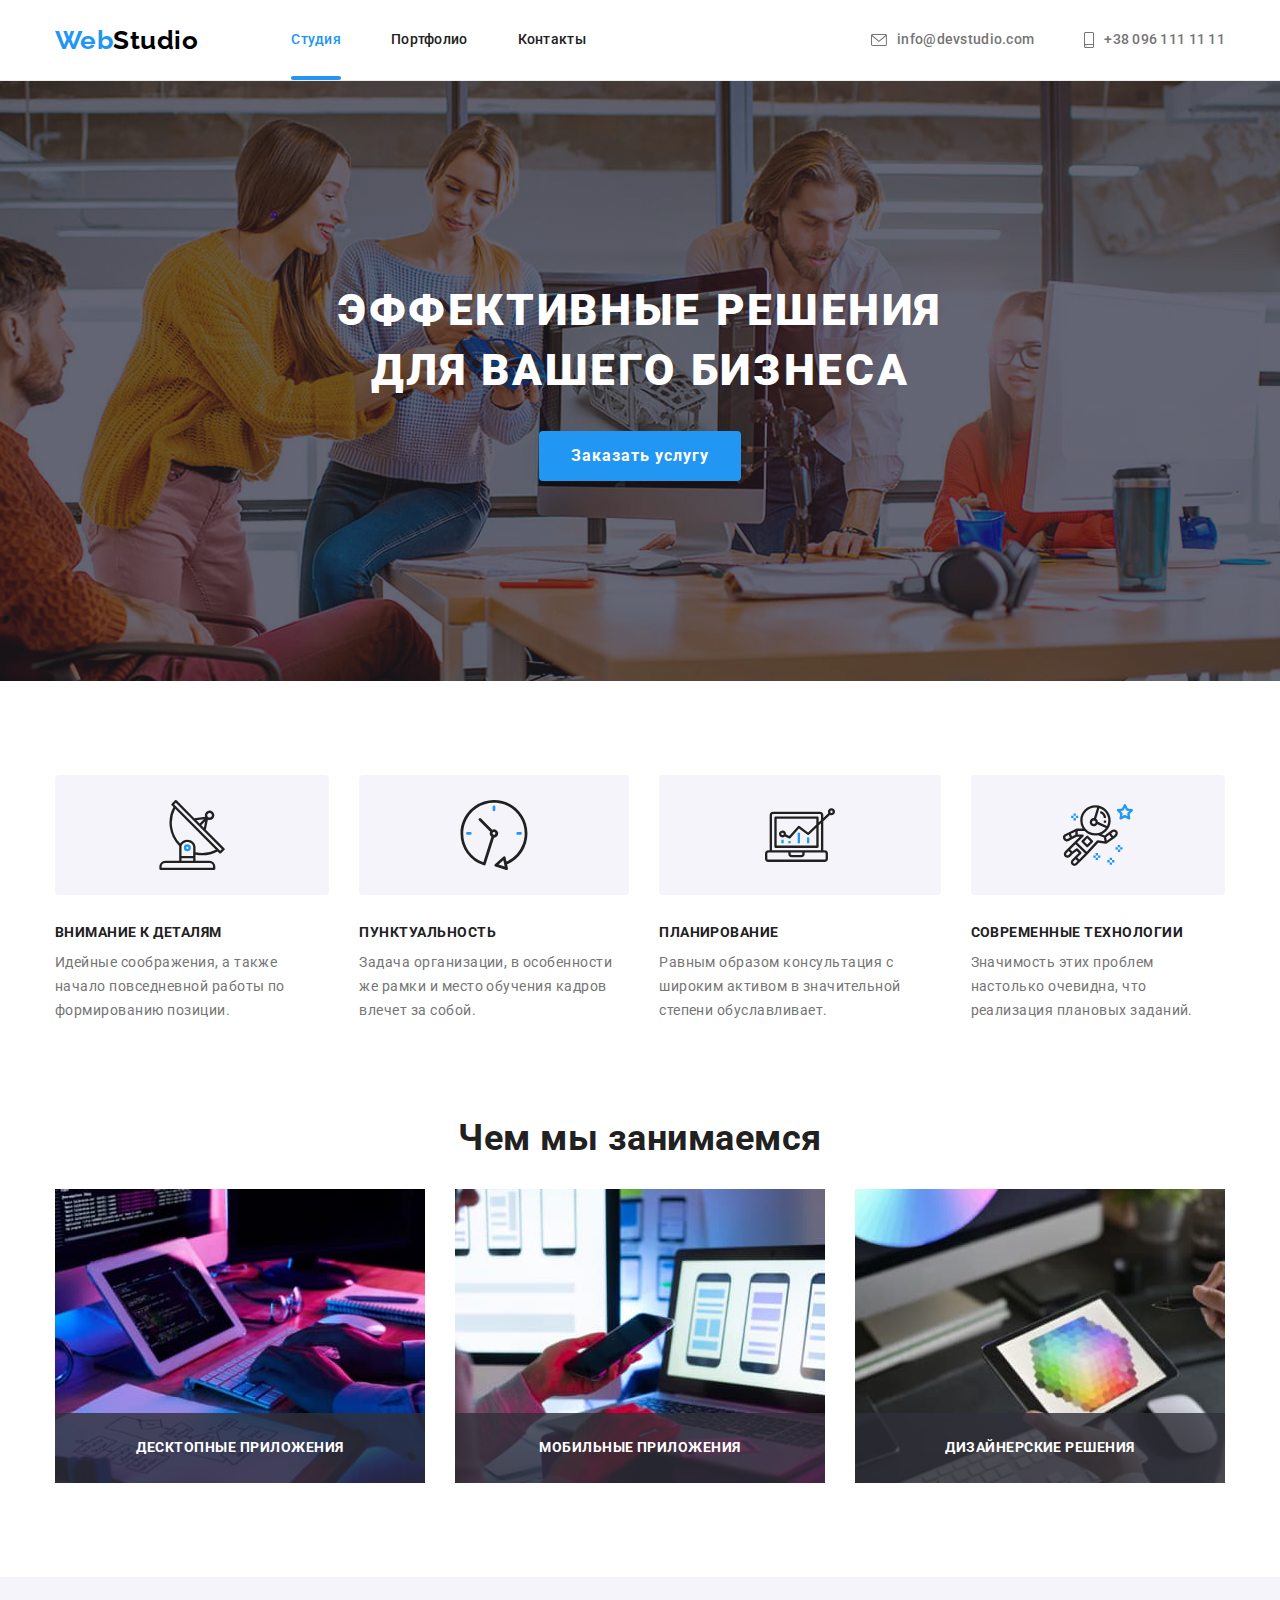
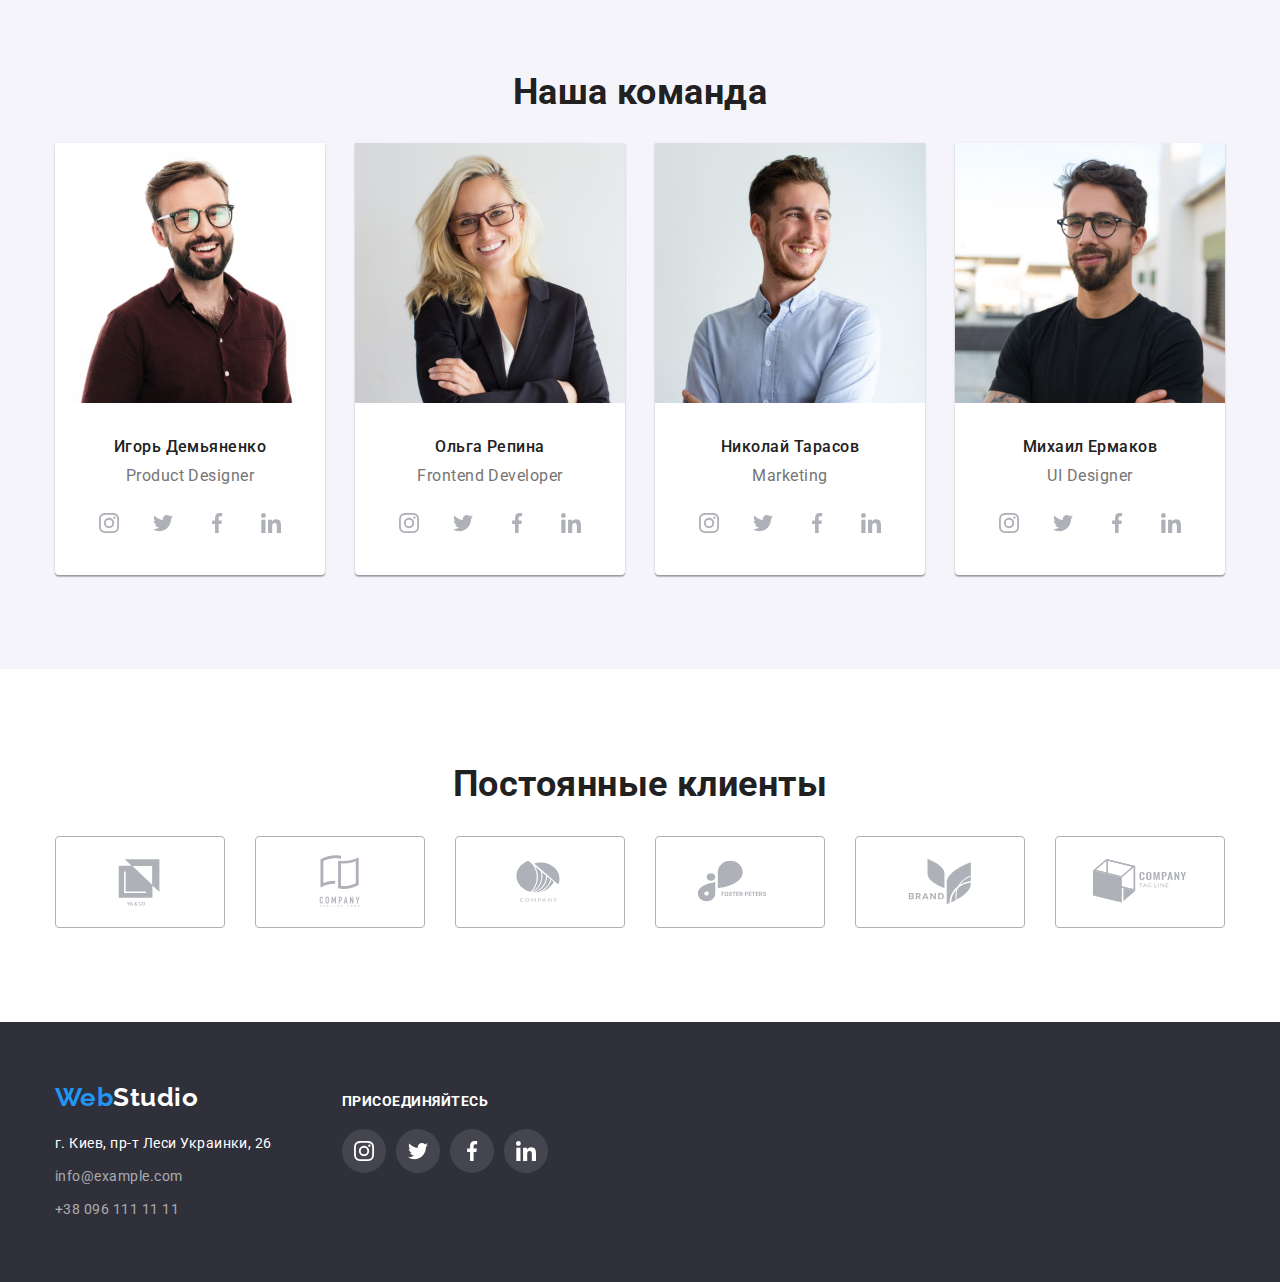
==== index.html @ 4681e0a6 "Initial commit" ====
<!DOCTYPE html>
<html lang="ru">

<head>
    <meta charset="UTF-8">
    <meta http-equiv="X-UA-Compatible" content="IE=edge">
    <meta name="viewport" content="width=device-width, initial-scale=1.0">
    <title>WebStudio</title>
    <link rel="preconnect" href="https://fonts.googleapis.com">
    <link rel="preconnect" href="https://fonts.gstatic.com" crossorigin>
    <link
        href="https://fonts.googleapis.com/css2?family=Raleway:wght@700&family=Roboto:wght@400;500;700;900&display=swap"
        rel="stylesheet">
    <link rel="stylesheet"
        href="https://cdnjs.cloudflare.com/ajax/libs/modern-normalize/1.1.0/modern-normalize.min.css">
    <link rel="stylesheet" href="./css/styles.css">
</head>

<body class="page">
    <!--Шапка-->
    <header class="page-header">
        <div class="container nav">
            <nav class="main-nav">
                <a lang="en" href="./index.html" class="logo"><span class="logo-type">Web</span>Studio</a>
                <ul class="site-nav list">
                    <li class="item"><a href="./index.html" class="site-nav-link current">Студия</a></li>
                    <li class="item"><a href="./portfolio.html" class="site-nav-link">Портфолио</a></li>
                    <li class="item"><a href="" class="site-nav-link">Контакты</a></li>
                </ul>
            </nav>
            <ul class="contacts-nav list">
                <li class="item">
                    <a lang="en" href="mailto:info@devstudio.com" class="contact">
                        <svg class="contact-icon">
                            <use href="./images/sprite.svg#icon-letter"></use>
                        </svg>info@devstudio.com
                    </a>
                </li>
                <li class="item">
                    <a href="tel:+380961111111" class="contact">
                        <svg class="contact-icon tel">
                            <use href="./images/sprite.svg#icon-smartphone"></use>
                        </svg>+38 096 111 11 11
                    </a>
                </li>
            </ul>
        </div>
    </header>
    <!-- Главный контент -->
    <main>
        <!--Герой-->
        <section class="hero">
            <h1 class="hero-title">Эффективные решения <br>для вашего бизнеса</h1>
            <button type="button" class="button-hero" data-modal-open>Заказать услугу</button>
        </section>
        <!--Особенности-->
        <section class="section features">
            <div class="container features">
                <h2 class="section-title" hidden>Особенности</h2>
                <ul class="features-list list">
                    <li class="item">
                        <div class="features-icon-bg">
                            <svg class="icon attention">
                                <use href="./images/sprite.svg#icon-antenna"></use>
                            </svg>
                        </div>
                        <h3 class="title">Внимание к деталям</h3>
                        <p class="features-text">Идейные соображения, а также начало повседневной работы по формированию
                            позиции.</p>
                    </li>
                    <li class="item">
                        <div class="features-icon-bg">
                            <svg class="icon punctuality">
                                <use href="./images/sprite.svg#icon-clock"></use>
                            </svg>
                        </div>
                        <h3 class="title">Пунктуальность</h3>
                        <p class="features-text">Задача организации, в особенности же рамки и место обучения кадров
                            влечет за собой.</p>
                    </li>
                    <li class="item">
                        <div class="features-icon-bg">
                            <svg class="icon plan">
                                <use href="./images/sprite.svg#icon-diagram"></use>
                            </svg>
                        </div>
                        <h3 class="title">Планирование</h3>
                        <p class="features-text">Равным образом консультация с широким активом в значительной степени
                            обуславливает.</p>
                    </li>
                    <li class="item">
                        <div class="features-icon-bg">
                            <svg class="icon technology">
                                <use href="./images/sprite.svg#icon-astronaut"></use>
                            </svg>
                        </div>
                        <h3 class="title">Современные технологии</h3>
                        <p class="features-text">Значимость этих проблем настолько очевидна, что реализация плановых
                            заданий.</p>
                    </li>
                </ul>
            </div>
        </section>
        <!--Чем занимаются-->
        <section class="section abilities">
            <div class="container abilities">
                <h2 class="section-title">Чем мы занимаемся</h2>
                <ul class="abilities-list list">
                    <li class="item">
                        <div class="item-overlay">
                            <img src="./images/whatwedo/layout.jpg" alt="Верстка" width="370">
                            <h3 class="item-title">Десктопные приложения</h3>
                        </div>
                    </li>
                    <li class="item">
                        <div class="item-overlay">
                            <img src="./images/whatwedo/styling.jpg" alt="Дизайн" width="370">
                            <h3 class="item-title">Мобильные приложения</h3>
                        </div>
                    </li>
                    <li class="item">
                        <div class="item-overlay">
                            <img src="./images/whatwedo/decor.jpg" alt="Оформление" width="370">
                            <h3 class="item-title">Дизайнерские решения</h3>
                        </div>
                    </li>
                </ul>
            </div>
        </section>
        <!--Команда-->
        <section class="section team">
            <div class="container">
                <h2 class="section-title">Наша команда</h2>
                <ul class="team-list list">
                    <li class="item">
                        <img src="./images/team/igor.jpg" alt="Фото Игорь Демьяненко" width="270" class="photo">
                        <div class="item-name">
                            <h3 class="title">Игорь Демьяненко</h3>
                            <p lang="en" class="profession">Product Designer</p>
                            <ul class="social-links list">
                                <li class="link-item"><a class="link" href="https://www.instagram.com/" target="_blank" rel="noopener noreferrer">
                                        <svg class="link-icon">
                                            <use href="./images/sprite.svg#icon-instagram"></use>
                                        </svg>
                                    </a>
                                </li>
                                <li class="link-item"><a class="link" href="https://twitter.com/" target="_blank" rel="noopener noreferrer">
                                        <svg class="link-icon">
                                            <use href="./images/sprite.svg#icon-twitter"></use>
                                        </svg>
                                    </a>
                                </li>
                                <li class="link-item"><a class="link" href="https://facebook.com/" target="_blank" rel="noopener noreferrer">
                                        <svg class="link-icon">
                                            <use href="./images/sprite.svg#icon-facebook"></use>
                                        </svg>
                                    </a>
                                </li>
                                <li class="link-item"><a class="link likedin" href="https://www.linkedin.com/" target="_blank"
                                        rel="noopener noreferrer">
                                        <svg class="link-icon">
                                            <use href="./images/sprite.svg#icon-linkedin"></use>
                                        </svg>
                                    </a>
                                </li>
                            </ul>
                        </div>
                    </li>
                    <li class="item">
                        <img src="./images/team/olga.jpg" alt="Фото Ольга Репина" width="270" class="photo">
                        <div class="item-name">
                            <h3 class="title">Ольга Репина</h3>
                            <p lang="en" class="profession">Frontend Developer</p>
                            <ul class="social-links list">
                                <li class="link-item"><a class="link" href="https://www.instagram.com/" target="_blank" rel="noopener noreferrer">
                                        <svg class="link-icon">
                                            <use href="./images/sprite.svg#icon-instagram"></use>
                                        </svg>
                                    </a>
                                </li>
                                <li class="link-item"><a class="link" href="https://twitter.com/" target="_blank" rel="noopener noreferrer">
                                        <svg class="link-icon">
                                            <use href="./images/sprite.svg#icon-twitter"></use>
                                        </svg>
                                    </a>
                                </li>
                                <li class="link-item"><a class="link" href="https://facebook.com/" target="_blank" rel="noopener noreferrer">
                                        <svg class="link-icon">
                                            <use href="./images/sprite.svg#icon-facebook"></use>
                                        </svg>
                                    </a>
                                </li>
                                <li class="link-item"><a class="link likedin" href="https://www.linkedin.com/" target="_blank"
                                        rel="noopener noreferrer">
                                        <svg class="link-icon">
                                            <use href="./images/sprite.svg#icon-linkedin"></use>
                                        </svg>
                                    </a>
                                </li>
                            </ul>
                        </div>
                    </li>
                    <li class="item">
                        <img src="./images/team/nikolay.jpg" alt="Фото Николай Тарасов" width="270" class="photo">
                        <div class="item-name">
                            <h3 class="title">Николай Тарасов</h3>
                            <p lang="en" class="profession">Marketing</p>
                            <ul class="social-links list">
                                <li class="link-item"><a class="link" href="https://www.instagram.com/" target="_blank" rel="noopener noreferrer">
                                        <svg class="link-icon">
                                            <use href="./images/sprite.svg#icon-instagram"></use>
                                        </svg>
                                    </a>
                                </li>
                                <li class="link-item"><a class="link" href="https://twitter.com/" target="_blank" rel="noopener noreferrer">
                                        <svg class="link-icon">
                                            <use href="./images/sprite.svg#icon-twitter"></use>
                                        </svg>
                                    </a>
                                </li>
                                <li class="link-item"><a class="link" href="https://facebook.com/" target="_blank" rel="noopener noreferrer">
                                        <svg class="link-icon">
                                            <use href="./images/sprite.svg#icon-facebook"></use>
                                        </svg>
                                    </a>
                                </li>
                                <li class="link-item"><a class="link likedin" href="https://www.linkedin.com/" target="_blank"
                                        rel="noopener noreferrer">
                                        <svg class="link-icon">
                                            <use href="./images/sprite.svg#icon-linkedin"></use>
                                        </svg>
                                    </a>
                                </li>
                            </ul>
                        </div>
                    </li>
                    <li class="item">
                        <img src="./images/team/michael.jpg" alt="Фото Михаил Ермаков" width="270" class="photo">
                        <div class="item-name">
                            <h3 class="title">Михаил Ермаков</h3>
                            <p lang="en" class="profession">UI Designer</p>
                            <ul class="social-links list">
                                <li class="link-item"><a class="link" href="https://www.instagram.com/" target="_blank" rel="noopener noreferrer">
                                        <svg class="link-icon">
                                            <use href="./images/sprite.svg#icon-instagram"></use>
                                        </svg>
                                    </a>
                                </li>
                                <li class="link-item"><a class="link" href="https://twitter.com/" target="_blank" rel="noopener noreferrer">
                                        <svg class="link-icon">
                                            <use href="./images/sprite.svg#icon-twitter"></use>
                                        </svg>
                                    </a>
                                </li>
                                <li class="link-item"><a class="link" href="https://facebook.com/" target="_blank" rel="noopener noreferrer">
                                        <svg class="link-icon">
                                            <use href="./images/sprite.svg#icon-facebook"></use>
                                        </svg>
                                    </a>
                                </li>
                                <li class="link-item"><a class="link likedin" href="https://www.linkedin.com/" target="_blank"
                                        rel="noopener noreferrer">
                                        <svg class="link-icon">
                                            <use href="./images/sprite.svg#icon-linkedin"></use>
                                        </svg>
                                    </a>
                                </li>
                            </ul>
                        </div>
                    </li>
                </ul>
            </div>
        </section>
        <!-- Клиенты -->
        <section class="section clients">
            <div class="container">
                <h2 class="section-title">Постоянные клиенты</h2>
                <ul class="clients-list list">
                    <li class="client-item">
                        <a class="client-link" href="">
                            <svg class="client-icon">
                                <use href="./images/sprite.svg#icon-company1"></use>
                            </svg>
                        </a>
                    </li>
                    <li class="client-item">
                        <a class="client-link" href="">
                            <svg class="client-icon">
                                <use href="./images/sprite.svg#icon-company2"></use>
                            </svg>
                        </a>
                    </li>
                    <li class="client-item">
                        <a class="client-link" href="">
                            <svg class="client-icon">
                                <use href="./images/sprite.svg#icon-company3"></use>
                            </svg>
                        </a>
                    </li>
                    <li class="client-item">
                        <a class="client-link" href="">
                            <svg class="client-icon">
                                <use href="./images/sprite.svg#icon-company4"></use>
                            </svg>
                        </a>
                    </li>
                    <li class="client-item">
                        <a class="client-link" href="">
                            <svg class="client-icon">
                                <use href="./images/sprite.svg#icon-company5"></use>
                            </svg>
                        </a>
                    </li>
                    <li class="client-item">
                        <a class="client-link" href="">
                            <svg class="client-icon">
                                <use href="./images/sprite.svg#icon-company6"></use>
                            </svg>
                        </a>
                    </li>
                </ul>
            </div>
        </section>
    </main>
    <!--Футер-->
    <footer class="footer">
        <div class="container">
            <div class="footer-adress">
                <a lang="en" href="./index.html" class="logo-footer"><span class="logo-type">Web</span>Studio</a>
                <address class="address">
                    <ul class="address-list list">
                        <li class="item"><a href="https://goo.gl/maps/7h8aDrKKwfjGKreX9" target="_blank" rel="noopener noreferrer"
                                class="address-nav">г. Киев, пр-т
                                Леси Украинки, 26</a> </li>
                        <li class="item"><a href="mailto:info@devstudio.com" class="contact-footer mail">info@example.com</a> </li>
                        <li class="item"><a href="tel:+380961111111" class="contact-footer">+38 096 111 11 11</a> </li>
                    </ul>
                </address>
            </div>
            <div class="social-footer">
                <h2 class="title">присоединяйтесь</h2>
                <ul class="link-footer list">
                    <li class="link-item">
                        <a class="link" href="https://www.instagram.com/" target="_blank" rel="noopener noreferrer">
                            <svg class="link-icon">
                                <use href="./images/sprite.svg#icon-instagram"></use>
                            </svg>
                        </a>
                    </li>
                    <li class="link-item">
                        <a class="link" href="https://twitter.com/" target="_blank" rel="noopener noreferrer">
                            <svg class="link-icon">
                                <use href="./images/sprite.svg#icon-twitter"></use>
                            </svg>
                        </a>
                    </li>
                    <li class="link-item">
                        <a class="link" href="https://facebook.com/" target="_blank" rel="noopener noreferrer">
                            <svg class="link-icon">
                                <use href="./images/sprite.svg#icon-facebook"></use>
                            </svg>
                        </a>
                    </li>
                    <li class="link-item">
                        <a class="link" href="https://www.linkedin.com/" target="_blank" rel="noopener noreferrer">
                            <svg class="link-icon">
                                <use href="./images/sprite.svg#icon-linkedin"></use>
                            </svg>
                        </a>
                    </li>
                </ul>
            </div>
        </div>
    </footer>

    <div class="backdrop is-hidden" data-modal>
        <div class="modal">
            <button class="modal-close" data-modal-close>
                <svg class="close-icon">
                    <use href="./images/sprite.svg#icon-close"></use>
                </svg>
            </button>
        </div>
    </div>

    <script src="./js/modal.js"></script>
</body>

</html>
---- css/styles.css ----
:root {
    --primary-text-color: #757575;
    --text-title-color: #212121;
    --accent-color: #2196F3;
    --primary-bg-color: #FFFFFF;
    --secondary-bg-color: #F5F4FA;
    --secondary-text-color: #FFFFFF;
}

/* Styles for index.html */

.page {
    background-color: var(--primary-bg-color);
    color: var(--primary-text-color);
    font-family: Roboto, sans-serif;
    letter-spacing: 0.03em;
}

.list {
    list-style: none;
    margin-top: 0;
    margin-bottom: 0;
    padding: 0;
}

/* Page Header */

.container {
    width: 1200px;
    margin: 0 auto;
    padding: 0 15px;
}

/* Logo */

.logo {
    color: #000000;
    font-family: Raleway, sans-serif;
    font-weight: 700;
    font-size: 26px;
    line-height: 1.19;
    text-decoration: none;
}

.logo-type {
    color: var(--accent-color);
}

/* Site-nav */
.page-header {
    border-bottom: 1px solid #ECECEC;
}

.container.nav {
    display: flex;
    align-items: center;
}

.main-nav {
    display: flex;
    align-items: center;
}

.main-nav .logo {
    margin-right: 93px;
}

.site-nav {
    display: flex;
}

.site-nav .item:not(:last-child) {
    margin-right: 50px;
}

.site-nav-link {
    display: block;
    padding-top: 32px;
    padding-bottom: 32px;
    position: relative;

    color: var(--text-title-color);
    font-weight: 500;
    font-size: 14px;
    line-height: 1.14;
    letter-spacing: 0.02em;
    text-decoration: none;

    transition: color 250ms cubic-bezier(0.4, 0, 0.2, 1);
}

.site-nav-link:hover,
.site-nav-link:focus {
    color: var(--accent-color);
}

.site-nav-link.current {
    color: var(--accent-color);
}

.site-nav-link.current::after {
    display: inline-block;
    position: absolute;
    bottom: 0;
    left: 0;
    content: '';
    width: 100%;
    height: 4px;
    background-color: var(--accent-color);
    border-radius: 2px;
}

/* Contacts-nav */
.contacts-nav {
    display: flex;
    margin-left: auto;
}

.contacts-nav .item+.item {
    margin-left: 50px;
}

.contacts-nav .contact {
    display: flex;
    padding-top: 32px;
    padding-bottom: 32px;
    align-items: center;

    color: var(--primary-text-color);
    font-weight: 500;
    font-size: 14px;
    line-height: 1.14;
    letter-spacing: 0.02em;
    text-decoration: none;

    transition: color 250ms cubic-bezier(0.4, 0, 0.2, 1);
}

.contacts-nav .contact:hover,
.contacts-nav .contact:focus {
    color: var(--accent-color);
}

.contact-icon {
    width: 16px;
    height: 12px;
    margin-right: 10px;
    fill: currentColor;
}
.contact-icon.tel {
    width: 10px;
    height: 16px;
}
/* Hero */

.hero {
    max-width: 1600px;
    height: 600px;
    margin-left: auto;
    margin-right: auto;
    padding-top: 200px;
    padding-bottom: 200px;

    background-color: #2F303A;
    background-image: linear-gradient(to right, 
        rgba(47, 48, 58, 0.4), rgba(47, 48, 58, 0.4)),
        url(../images/hero/meeting.jpg);
    background-repeat: no-repeat;
    background-size: cover;
    background-position: center;
}

.hero-title {
    margin-top: 0;
    margin-bottom: 30px;

    color: var(--secondary-text-color);
    font-weight: 900;
    font-size: 44px;
    line-height: 1.36;
    text-align: center;
    letter-spacing: 0.06em;
    text-transform: uppercase;
}

.button-hero {
    display: flex;
    align-items: center;
    text-align: center;
    margin: 0 auto;
    min-width: 200px;
    min-height: 50px;
    border-width: 0;
    border-radius: 4px;
    padding: 10px 32px;

    background: var(--accent-color);
    color: var(--secondary-text-color);
    box-shadow: 0px 4px 4px rgba(0, 0, 0, 0.15);
    font-family: inherit;
    font-weight: 700;
    font-size: 16px;
    line-height: 1.88;
    letter-spacing: 0.06em;
    cursor: pointer;
}


.section-title {
    margin-top: 0;
    margin-bottom: 30px;

    color: var(--text-title-color);
    font-weight: 700;
    font-size: 36px;
    line-height: 1.17;
    text-align: center;
}

/* Features */

.section.features {
    padding-top: 94px;
    padding-bottom: 94px;
}
.features-list {
    display: flex;
}

.features-list .item {
    width: calc((100%-90px)/4);
}

.features-list .item:not(:last-child) {
    margin-right: 30px;
}

.features-icon-bg {
    display: flex;
    height: 120px;
    margin-bottom: 30px;
    justify-content: center;
    align-items: center;

    background-color: var(--secondary-bg-color);
    border-radius: 4px;

}

.features-list .icon {
    width: 70px;
    height: 70px;
}
.features .title {
    margin-top: 0;
    margin-bottom: 10px;

    color: var(--text-title-color);
    font-weight: 700;
    font-size: 14px;
    line-height: 1.14;
    text-transform: uppercase;
}

.features-text {
    margin-top: 0;
    margin-bottom: 0%;

    font-size: 14px;
    line-height: 1.71;
}

/* Abilities */

.section.abilities {
    padding-bottom: 94px;
}
.abilities-list {
    display: flex;
}

.abilities-list img {
    display: block;
}

.abilities-list .item:not(:last-child) {
    margin-right: 30px;
}

.abilities-list .item-overlay {
    position: relative;
}

.abilities-list .item-title {
    display: flex;
    justify-content: center;
    align-items: center;
    margin-top: 0;
    margin-bottom: 0;
    position: absolute;
    bottom: 0;
    left: 0;
    width: 100%;
    height: 70px;

    font-weight: 700;
    font-size: 14px;
    line-height: 1.14;
    text-transform: uppercase;
    
    background-color: rgba(47, 48, 58, 0.8);
    color: var(--secondary-text-color)
}
/* Team */

.section.team {
    padding-top: 94px;
    padding-bottom: 94px;
    background-color: var(--secondary-bg-color);
}

.team-list {
    display: flex;
}

.team-list .item {
    background-color: var(--primary-bg-color);
    box-shadow: 0px 1px 3px rgba(0, 0, 0, 0.12),
        0px 1px 1px rgba(0, 0, 0, 0.14),
        0px 2px 1px rgba(0, 0, 0, 0.2);
    border-radius: 0px 0px 4px 4px;
}

.team-list .item:not(:last-child) {
    margin-right: 30px;
}

.team-list .item-name {
    display: block;
    padding-top: 30px;
    padding-bottom: 30px;
}
.team-list .title {
    margin-top: 0;
    margin-bottom: 10px;

    color: var(--text-title-color);
    font-weight: 500;
    font-size: 16px;
    line-height: 1.19;
    text-align: center;
}

.team-list .profession {
    margin-top: 0;
    margin-bottom: 16px;

    font-size: 16px;
    line-height: 1.19;
    text-align: center;
}

.social-links {
    display: flex;
    justify-content: center;
}
.social-links .link {
    display: flex;
    align-items: center;
    justify-content: center;
    width: 44px;
    height: 44px;
    border-radius: 50%;
    color: #AFB1B8;

    transition: background-color 250ms cubic-bezier(0.4, 0, 0.2, 1),
    color 250ms cubic-bezier(0.4, 0, 0.2, 1);
}
.social-links .link-item:not(:last-child) {
    margin-right: 10px;
}

.social-links .link:hover {
    background-color: var(--accent-color);
    color: var(--primary-bg-color);
}
.social-links .link-icon {
    width: 20px;
    height: 20px;
    fill: currentColor;
}

/* Clients */

.section.clients {
    padding-top: 94px;
    padding-bottom: 94px;
}

.clients-list {
    display: flex;
}

.client-link {
    display: flex;
    width: 170px;
    height: 92px;
    justify-content: center;
    align-items: center;

    border: 1px solid #AFB1B8;
    border-radius: 4px;
    color: #AFB1B8;

    transition: border-color 250ms cubic-bezier(0.4, 0, 0.2, 1),
    color 250ms cubic-bezier(0.4, 0, 0.2, 1);
}

.clients-list .client-item:not(:last-child) {
    margin-right: 30px;
}

.client-link a {
    display: block;
}
.client-link:hover,
.client-link:focus {
    border-color: var(--accent-color);
    color: var(--accent-color);
}
.client-icon {
    width: 106px;
    height: 60px;
    fill: currentColor;
}
/* Footer */

.footer {
    padding-top: 60px;
    padding-bottom: 60px;
    background-color: #2F303A;
}
.footer .container {
    display: flex;
    align-items: baseline;
}

.footer-adress {
    margin-right: 70px;
}
.logo-footer {
    display: inline-block;
    margin-bottom: 20px;

    color: var(--secondary-text-color);
    font-family: Raleway, sans-serif;
    font-weight: 700;
    font-size: 26px;
    line-height: 1.19;
    text-decoration: none;
}

.address {
    font-style: normal;
}

.address-list .item:not(:last-child) {
    margin-bottom: 9px;
}
.address-nav {
    color: var(--secondary-text-color);
    font-size: 14px;
    line-height: 1.71;
    text-decoration: none;
}

.contact-footer {
    color: rgba(255, 255, 255, 0.6);
    font-size: 14px;
    line-height: 1.71;
    text-decoration: none;

    transition: color 250ms cubic-bezier(0.4, 0, 0.2, 1);
}

.footer .contact-footer:hover,
.footer .contact-footer:focus {
    color: var(--accent-color);
}

.social-footer .title {
    margin-top: 0;
    margin-bottom: 20px;

    font-weight: 700;
    font-size: 14px;
    line-height: 16px;
    text-transform: uppercase;
    
    color: var(--secondary-text-color);
}
.link-footer {
    display: flex;
}

.link-footer .link {
    display: flex;
    align-items: center;
    justify-content: center;
    width: 44px;
    height: 44px;
    border-radius: 50%;
    background-color: rgba(255, 255, 255, 0.1);;
    color: var(--primary-bg-color);

    transition: background-color 250ms cubic-bezier(0.4, 0, 0.2, 1);
}

.link-footer .link-item:not(:last-child) {
    margin-right: 10px;
}

.link-footer .link:hover,
.link-footer .link:focus {
    background-color: var(--accent-color);
}
.link-footer .link-icon {
    width: 20px;
    height: 20px;
    fill: currentColor;
}

/* Styles for portfolio.html */

.portfolio {
    padding-top: 94px;
    padding-bottom: 94px;
}

.filter {
    display: flex;
    margin-bottom: 50px;
    justify-content: center;
}

.filter .item:not(:last-child) {
    margin-right: 8px;
}

.projects {
    display: flex;
    flex-wrap: wrap;
}

.projects .item {
    width: 370px;
    margin-right: 30px;
    margin-bottom: 30px;
}

.projects .item-overlay {
    position: relative;
    overflow: hidden;
}

.projects .item-description {
    margin-top: 0;
    margin-bottom: 0;
    padding-left: 24px;
    padding-right: 24px;
    padding-bottom: 63px;
    padding-top: 63px;
    position: absolute;
    bottom: 0;
    left: 0;
    width: 100%;
    height: 100%;

    font-size: 18px;
    line-height: 1.56;
    text-align: left;
    
    color: var(--secondary-text-color);
    background-color: rgba(33, 150, 243, 0.9);
    
    transform: translateY(100%);
    transition: transform 250ms cubic-bezier(0.4, 0, 0.2, 1);
}

.projects-link:hover .item-description,
.projects-link:focus .item-description {
    transform: translate(0);
}

.projects .item-name {
    padding-left: 24px;
    padding-top: 20px;
    padding-bottom: 20px;
    padding-right: 24px;

    border-bottom: 1px solid #EEEEEE;
    border-left: 1px solid #EEEEEE;
    border-right: 1px solid #EEEEEE;    
}

.projects .item:nth-child(3n) {
    margin-right: 0;
}

.projects .item:nth-last-child(-n+3) {
    margin-bottom: 0;
}

.portfolio-title,
.project-title {
    margin-top: 0;
    margin-bottom: 4px;

    color: var(--text-title-color);
    font-weight: 700;
    font-size: 18px;
    line-height: 2;
    letter-spacing: 0.06em;
    text-decoration: none;
}

.projects-link {
    display: block;
    color: var(--primary-text-color);
    text-decoration: none;
    box-shadow: none;

    transition: box-shadow 250ms cubic-bezier(0.4, 0, 0.2, 1);
}
.projects .photo {
    display: block;
}

.projects-link:hover,
.projects-link:focus {
    box-shadow: 0px 1px 1px rgba(0, 0, 0, 0.12),
    0px 4px 4px rgba(0, 0, 0, 0.06),
    1px 4px 6px rgba(0, 0, 0, 0.16);
}

.projects-direction {
    margin-top: 0;
    margin-bottom: 0;

    font-size: 16px;
    line-height: 1.88;
}

.button-filter {
    display: inline-block;
    padding: 6px 22px;
    min-height: 38px;
    border-width: 0;
    border-radius: 4px;

    background-color: var(--secondary-bg-color);
    color: var(--text-title-color);
    font-family: inherit;
    font-weight: 500;
    font-size: 16px;
    line-height: 1.63;
    text-align: center;
    cursor: pointer;

    transition: background-color 250ms cubic-bezier(0.4, 0, 0.2, 1),
    color 250ms cubic-bezier(0.4, 0, 0.2, 1),
    box-shadow 250ms cubic-bezier(0.4, 0, 0.2, 1);
}

.button-filter:hover,
.button-filter:focus,
.button-filter:active {
    background-color: var(--accent-color);
    color: var(--secondary-text-color);
    box-shadow: 0px 3px 1px rgba(0, 0, 0, 0.1),
        0px 1px 2px rgba(0, 0, 0, 0.08),
        0px 2px 2px rgba(0, 0, 0, 0.12);
}

/* Modal window */

.backdrop {
    position: fixed;
    top: 0;
    left: 0;
    width: 100%;
    height: 100%;

    background-color: rgba(0, 0, 0, 0.2);

    visibility: visible;
    opacity: 1;
    transition: opacity 250ms cubic-bezier(0.4, 0, 0.2, 1),
    visibility 250ms cubic-bezier(0.4, 0, 0.2, 1);
}

.backdrop.is-hidden {
    opacity: 0;
    visibility: hidden;
    pointer-events: none;
}

.backdrop.is-hidden .modal {
    transform: translate(-50%, -50%) scale(1.2);
}

.modal {
    display: flex;
    position: absolute;
    top: 50%;
    left: 50%;
    transform: translate(-50%, -50%) scale(1);
    opacity: 1;

    width: 528px;
    height: 581px;

    background-color: var(--primary-bg-color);

    transition: transform 250ms cubic-bezier(0.4, 0, 0.2, 1);
}

.modal-close {
    position: absolute;
    top: 8px;
    right: -8px;
    transform: translate(-50%);

    display: flex;
    width: 30px;
    height: 30px;
    justify-content: center;
    align-items: center;

    background-color: var(--primary-bg-color);
    border: 1px solid rgba(0, 0, 0, 0.1);
    border-radius: 50%;
}

.close-icon {
    width: 11px;
    height: 11px;
}
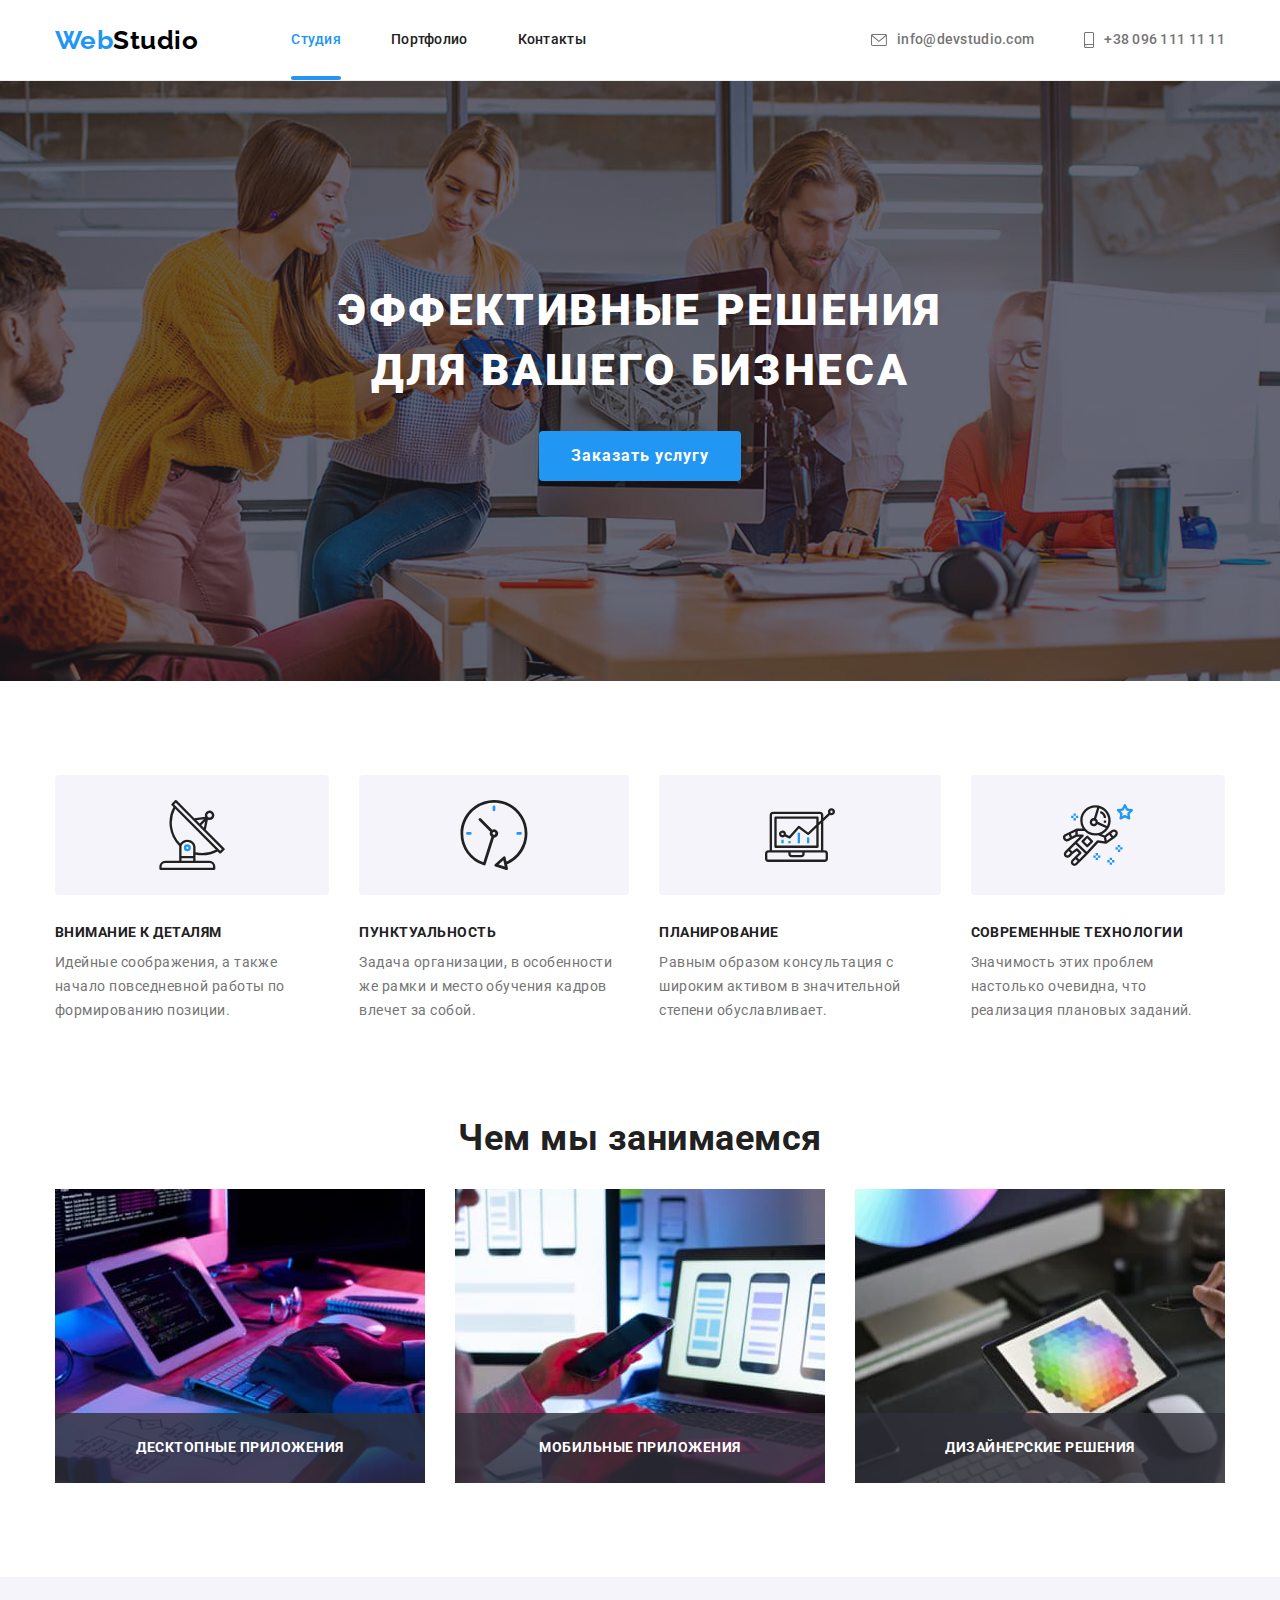
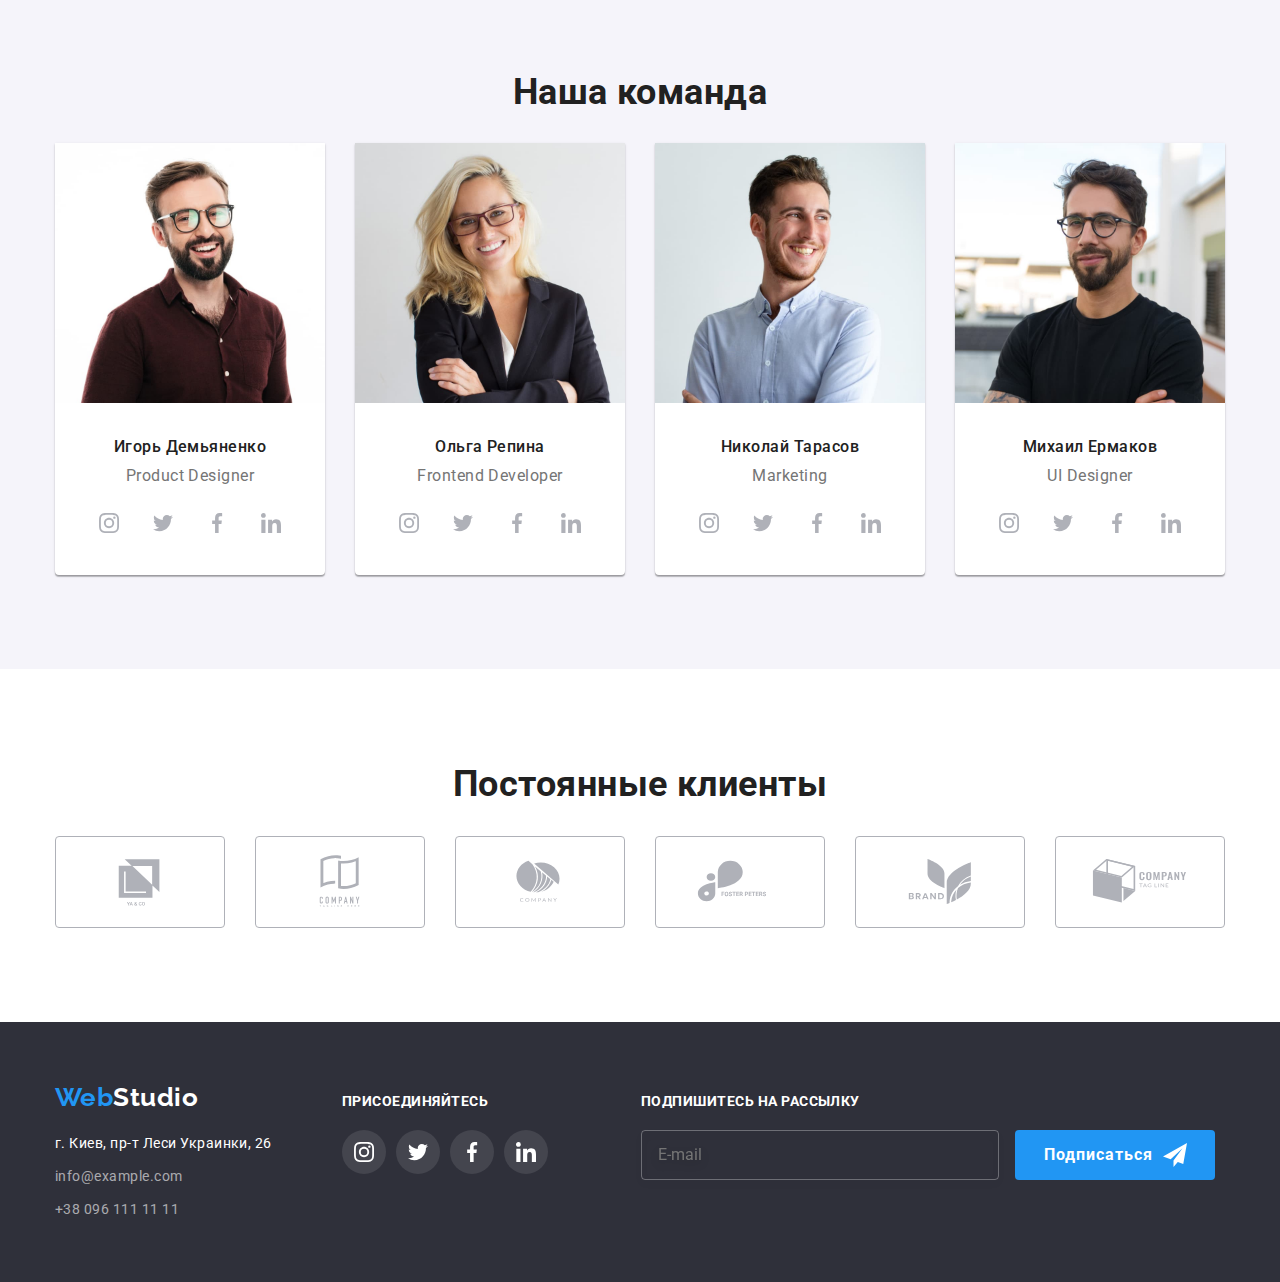
==== commit 85eb417e: "Добавил формы" ====
--- a/index.html
+++ b/index.html
@@ -370,6 +370,15 @@
                     </li>
                 </ul>
             </div>
+            <div class="distribution">
+                <h2 class="distribution-title">Подпишитесь на рассылку</h2>
+                <input type="email" placeholder="E-mail" class="distribution-input">
+                <button type="submit" class="distribution-button">Подписаться
+                    <svg class="distribution-icon">
+                        <use href="./images/sprite.svg#icon-send"></use>
+                    </svg>
+                </button>
+            </div>
         </div>
     </footer>
 
@@ -380,6 +389,32 @@
                     <use href="./images/sprite.svg#icon-close"></use>
                 </svg>
             </button>
+            <form class="user-form">
+                <h2 class="title">Оставьте свои данные, мы вам перезвоним</h2>
+                <div class="user-field">
+                    <label for="first-name">Имя</label>
+                    <input type="text" name="first-name" id="first-name">
+                </div>
+                <div class="user-field">
+                    <label for="tel">Телефон</label>
+                    <input type="tel" name="tel" id="tel">
+                </div>
+                <div class="user-field">
+                    <label for="email">Почта</label>
+                    <input type="email" name="email" id="email">
+                </div>
+                <div class="user-comment">
+                    <label for="comment">Комментарий</label>
+                    <textarea name="comment" id="comment" rows="10" placeholder="Введите текст"></textarea>
+                </div>
+                <div class="user-agreement">
+                    <input type="checkbox" name="agreement" id="agreement">
+                    <label for="agreement">Соглашаюсь с рассылкой и принимаю Условия договора</label>
+                </div>
+                <div class="form-button">
+                    <button type="submit" class="user-submit">Отправить</button>
+                </div>
+            </form>
         </div>
     </div>
 
--- a/css/styles.css
+++ b/css/styles.css
@@ -494,7 +494,7 @@
 
     font-weight: 700;
     font-size: 14px;
-    line-height: 16px;
+    line-height: 1.14;
     text-transform: uppercase;
     
     color: var(--secondary-text-color);
@@ -528,6 +528,65 @@
     width: 20px;
     height: 20px;
     fill: currentColor;
+}
+
+.distribution {
+    display: block;
+    margin-left: 93px;
+}
+
+.distribution-title {
+    margin-top: 0;
+    margin-bottom: 20px;
+    font-weight: 700;
+    font-size: 14px;
+    line-height: 1.14;
+    text-transform: uppercase;
+    
+    color: var(--secondary-text-color);
+}
+
+.distribution-input {
+    width: 358px;
+    height: 50px;
+    padding-left: 16px;
+
+    font-size: 16px;
+    line-height: 1.25;
+
+    background-color: inherit;
+    color: rgba(255, 255, 255, 0.6);
+    border: 1px solid rgba(255, 255, 255, 0.3);
+    border-radius: 4px;
+    filter: drop-shadow(0px 4px 4px rgba(0, 0, 0, 0.15));
+}
+
+.distribution-button {
+    display: inline-flex;
+    margin-left: 12px;
+    align-items: center;
+    justify-content: center;
+    text-align: center;
+    letter-spacing: 0.06em;
+    min-width: 200px;
+    min-height: 50px;
+    border-width: 0;
+    border-radius: 4px;
+    padding: 10px 28px;
+    cursor: pointer;
+    
+    background: var(--accent-color);
+    color: var(--secondary-text-color);
+    font-weight: 700;
+    font-size: 16px;
+    line-height: 1.88;
+}
+
+.distribution-icon {
+    margin-left: 10px;
+    width: 24px;
+    height: 24px;
+    fill: #FFFFFF;
 }
 
 /* Styles for portfolio.html */
@@ -721,6 +780,10 @@
     height: 581px;
 
     background-color: var(--primary-bg-color);
+    box-shadow: 0px 1px 3px rgba(0, 0, 0, 0.12),
+        0px 1px 1px rgba(0, 0, 0, 0.14),
+        0px 2px 1px rgba(0, 0, 0, 0.2);
+    border-radius: 4px;
 
     transition: transform 250ms cubic-bezier(0.4, 0, 0.2, 1);
 }
@@ -745,4 +808,105 @@
 .close-icon {
     width: 11px;
     height: 11px;
+}
+
+.user-form {
+    width: 528px;
+    height: 581px;
+    margin-left: auto;
+    margin-right: auto;
+    padding: 40px;
+}
+
+.user-form .title {
+    margin-top: 0;
+    margin-bottom: 12px;
+
+    font-weight: 700;
+    font-size: 20px;
+    line-height: 1.15;
+    text-align: center;
+    color: var(--text-title-color);
+}
+
+.user-field {
+    display: flex;
+    flex-direction: column;
+    margin-bottom: 10px;
+}
+
+.user-field label {
+    font-size: 12px;
+    line-height: 1.17;
+    letter-spacing: 0.01em;
+    margin-bottom: 4px;
+}
+
+.user-field input {
+    width: 448px;
+    height: 40px;
+    padding-left: 12px;
+    border: 1px solid rgba(33, 33, 33, 0.2);
+    border-radius: 4px;
+}
+
+.user-comment {
+    display: flex;
+    flex-direction: column;
+    margin-bottom: 20px;
+}
+
+.user-comment label {
+    font-size: 12px;
+    line-height: 1.17;
+    letter-spacing: 0.01em;
+    margin-bottom: 4px;
+}
+
+.user-comment textarea {
+    width: 448px;
+    height: 120px;
+    padding: 12px 16px;
+    resize: none;
+
+    border: 1px solid rgba(33, 33, 33, 0.2);
+    border-radius: 4px;
+}
+
+.user-comment textarea::placeholder {
+    font-size: 12px;
+    line-height: 1.17;
+    letter-spacing: 0.01em;
+    color: rgba(117, 117, 117, 0.5);
+}
+
+.user-agreement {
+    font-size: 14px;
+    line-height: 1.71px;
+    text-align: center;
+    margin-bottom: 30px;
+}
+
+.form-button {
+    display: flex;
+    justify-content: center;
+}
+.user-submit {
+    align-items: center;
+    justify-content: center;
+    text-align: center;
+    letter-spacing: 0.06em;
+    min-width: 200px;
+    min-height: 50px;
+    padding: 10px 28px;
+    cursor: pointer;
+    
+    background: var(--accent-color);
+    color: var(--secondary-text-color);
+    border-width: 0;
+    border-radius: 4px;
+    box-shadow: 0px 4px 4px rgba(0, 0, 0, 0.15);
+    font-weight: 700;
+    font-size: 16px;
+    line-height: 1.88;
 }